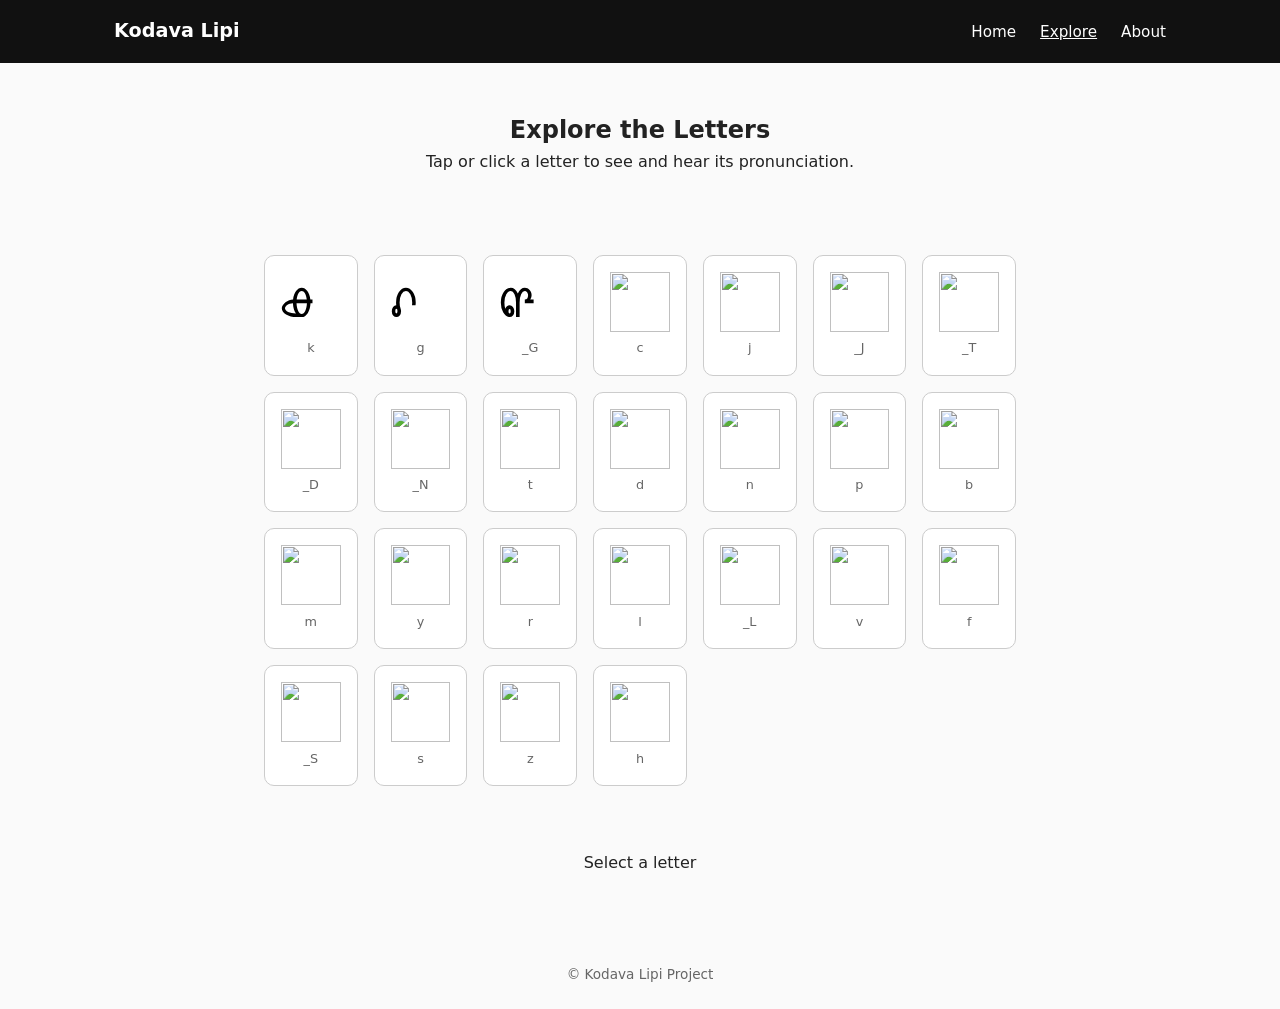
==== explore.html @ 703e342e "update" ====
<!DOCTYPE html>
<html lang="en">
<head>
  <meta charset="UTF-8">
  <meta name="viewport" content="width=device-width, initial-scale=1.0">
  <title>Explore Kodava Lipi</title>

  <link rel="stylesheet" href="assets/css/main.css">
</head>

<body>

<header class="site-header">
  <nav class="nav">
    <div class="logo">Kodava Lipi</div>
    <ul class="nav-links">
      <li><a href="index.html">Home</a></li>
      <li><a href="explore.html" class="active">Explore</a></li>
      <li><a href="about.html">About</a></li>
    </ul>
  </nav>
</header>

<main>

  <section class="explore-hero">
    <h1>Explore the Letters</h1>
    <p>Tap or click a letter to see and hear its pronunciation.</p>
  </section>

  <section class="glyph-grid">

    <!-- Row 1 -->
    <button class="glyph-tile" type="button" data-letter="k" aria-label="k">
      <img src="assets/glyphs/k.svg" alt=""><span class="glyph-label">k</span>
    </button>
    <button class="glyph-tile" type="button" data-letter="g" aria-label="g">
      <img src="assets/glyphs/g.svg" alt=""><span class="glyph-label">g</span>
    </button>
    <button class="glyph-tile" type="button" data-letter="_G" aria-label="_G">
      <img src="assets/glyphs/_G.svg" alt=""><span class="glyph-label">_G</span>
    </button>

    <!-- Row 2 -->
    <button class="glyph-tile" type="button" data-letter="c" aria-label="c">
      <img src="assets/glyphs/c.svg" alt=""><span class="glyph-label">c</span>
    </button>
    <button class="glyph-tile" type="button" data-letter="j" aria-label="j">
      <img src="assets/glyphs/j.svg" alt=""><span class="glyph-label">j</span>
    </button>
    <button class="glyph-tile" type="button" data-letter="_J" aria-label="_J">
      <img src="assets/glyphs/_J.svg" alt=""><span class="glyph-label">_J</span>
    </button>

    <!-- Row 3 -->
    <button class="glyph-tile" type="button" data-letter="_T" aria-label="_T">
      <img src="assets/glyphs/_T.svg" alt=""><span class="glyph-label">_T</span>
    </button>
    <button class="glyph-tile" type="button" data-letter="_D" aria-label="_D">
      <img src="assets/glyphs/_D.svg" alt=""><span class="glyph-label">_D</span>
    </button>
    <button class="glyph-tile" type="button" data-letter="_N" aria-label="_N">
      <img src="assets/glyphs/_N.svg" alt=""><span class="glyph-label">_N</span>
    </button>

    <!-- Row 4 -->
    <button class="glyph-tile" type="button" data-letter="t" aria-label="t">
      <img src="assets/glyphs/t.svg" alt=""><span class="glyph-label">t</span>
    </button>
    <button class="glyph-tile" type="button" data-letter="d" aria-label="d">
      <img src="assets/glyphs/d.svg" alt=""><span class="glyph-label">d</span>
    </button>
    <button class="glyph-tile" type="button" data-letter="n" aria-label="n">
      <img src="assets/glyphs/n.svg" alt=""><span class="glyph-label">n</span>
    </button>

    <!-- Row 5 -->
    <button class="glyph-tile" type="button" data-letter="p" aria-label="p">
      <img src="assets/glyphs/p.svg" alt=""><span class="glyph-label">p</span>
    </button>
    <button class="glyph-tile" type="button" data-letter="b" aria-label="b">
      <img src="assets/glyphs/b.svg" alt=""><span class="glyph-label">b</span>
    </button>
    <button class="glyph-tile" type="button" data-letter="m" aria-label="m">
      <img src="assets/glyphs/m.svg" alt=""><span class="glyph-label">m</span>
    </button>

    <!-- Row 6 -->
    <button class="glyph-tile" type="button" data-letter="y" aria-label="y">
      <img src="assets/glyphs/y.svg" alt=""><span class="glyph-label">y</span>
    </button>
    <button class="glyph-tile" type="button" data-letter="r" aria-label="r">
      <img src="assets/glyphs/r.svg" alt=""><span class="glyph-label">r</span>
    </button>
    <button class="glyph-tile" type="button" data-letter="l" aria-label="l">
      <img src="assets/glyphs/l.svg" alt=""><span class="glyph-label">l</span>
    </button>
    <button class="glyph-tile" type="button" data-letter="_L" aria-label="_L">
      <img src="assets/glyphs/_L.svg" alt=""><span class="glyph-label">_L</span>
    </button>

    <!-- Row 7 -->
    <button class="glyph-tile" type="button" data-letter="v" aria-label="v">
      <img src="assets/glyphs/v.svg" alt=""><span class="glyph-label">v</span>
    </button>
    <button class="glyph-tile" type="button" data-letter="f" aria-label="f">
      <img src="assets/glyphs/f.svg" alt=""><span class="glyph-label">f</span>
    </button>

    <!-- Row 8 -->
    <button class="glyph-tile" type="button" data-letter="_S" aria-label="_S">
      <img src="assets/glyphs/_S.svg" alt=""><span class="glyph-label">_S</span>
    </button>
    <button class="glyph-tile" type="button" data-letter="s" aria-label="s">
      <img src="assets/glyphs/s.svg" alt=""><span class="glyph-label">s</span>
    </button>
    <button class="glyph-tile" type="button" data-letter="z" aria-label="z">
      <img src="assets/glyphs/z.svg" alt=""><span class="glyph-label">z</span>
    </button>
    <button class="glyph-tile" type="button" data-letter="h" aria-label="h">
      <img src="assets/glyphs/h.svg" alt=""><span class="glyph-label">h</span>
    </button>

  </section>

  <section class="glyph-viewer">
    <div id="glyph-display">
      <p>Select a letter</p>
    </div>
  </section>

</main>

<footer class="site-footer">
  <p>© Kodava Lipi Project</p>
</footer>

<script src="assets/js/explore.js"></script>

</body>
</html>
---- assets/css/main.css ----
/* ---------- Reset ---------- */
* {
  margin: 0;
  padding: 0;
  box-sizing: border-box;
}

/* ---------- Base ---------- */
body {
  font-family: system-ui, -apple-system, BlinkMacSystemFont, "Segoe UI",
               Roboto, Oxygen, Ubuntu, Cantarell, sans-serif;
  line-height: 1.6;
  color: #222;
  background: #fafafa;
}

/* ---------- Header & Nav ---------- */
.site-header {
  background: #111;
  color: white;
}

.nav {
  max-width: 1100px;
  margin: 0 auto;
  padding: 1rem 1.5rem;
  display: flex;
  justify-content: space-between;
  align-items: center;
}

.logo {
  font-size: 1.2rem;
  font-weight: 600;
}

.nav-links {
  list-style: none;
  display: flex;
  gap: 1.5rem;
}

.nav-links a {
  color: white;
  text-decoration: none;
  font-size: 0.95rem;
}

.nav-links a:hover {
  text-decoration: underline;
}

/* ---------- Hero ---------- */
.hero {
  min-height: 70vh;
  display: flex;
  flex-direction: column;
  justify-content: center;
  align-items: center;
  text-align: center;
  padding: 2rem;
  background: linear-gradient(135deg, #f5f5f5, #eaeaea);
}

.hero h1 {
  font-size: 3rem;
  letter-spacing: 0.05em;
  margin-bottom: 0.5rem;
}

.tagline {
  font-size: 1.2rem;
  color: #555;
}

/* ---------- Content Sections ---------- */
.content {
  max-width: 800px;
  margin: 4rem auto;
  padding: 0 1.5rem;
}

.content h2 {
  font-size: 1.8rem;
  margin-bottom: 1rem;
}

.content p {
  font-size: 1rem;
  color: #444;
}

.content.alt {
  background: #fff;
  padding: 3rem 1.5rem;
  margin: 0 auto;
}

/* ---------- Call to Action ---------- */
.cta {
  background: #111;
  color: white;
  text-align: center;
  padding: 4rem 1.5rem;
}

.cta h2 {
  font-size: 2rem;
  margin-bottom: 1rem;
}

.cta p {
  margin-bottom: 1.5rem;
  color: #ccc;
}

.button {
  display: inline-block;
  background: white;
  color: #111;
  padding: 0.75rem 1.5rem;
  text-decoration: none;
  font-weight: 600;
  border-radius: 4px;
}

.button:hover {
  background: #ddd;
}

/* ---------- Footer ---------- */
.site-footer {
  text-align: center;
  padding: 1.5rem;
  font-size: 0.85rem;
  color: #666;
}
/* ---------- Explore Page ---------- */

.nav-links a.active {
  text-decoration: underline;
}

/* Hero */
.explore-hero {
  text-align: center;
  padding: 3rem 1.5rem;
}

/* Grid */
.glyph-grid {
  display: grid;
  grid-template-columns: repeat(auto-fit, minmax(90px, 1fr));
  gap: 1rem;
  max-width: 800px;
  margin: 2rem auto;
  padding: 0 1.5rem;
}

/* Button tiles */
.glyph-tile {
  display: flex;
  flex-direction: column;
  align-items: center;
  justify-content: center;

  background: white;
  border: 1px solid #ccc;
  border-radius: 10px;
  padding: 1rem;

  cursor: pointer;
  font: inherit;

  transition: transform 0.12s ease,
              box-shadow 0.12s ease,
              border-color 0.12s ease;
}

.glyph-tile img {
  width: 100%;
  height: 60px;
  object-fit: contain;
  pointer-events: none;
}

.glyph-label {
  margin-top: 0.4rem;
  font-size: 0.8rem;
  color: #666;
}

/* Hover / focus / active */
.glyph-tile:hover,
.glyph-tile:focus-visible {
  transform: translateY(-2px);
  border-color: #111;
  box-shadow: 0 6px 14px rgba(0,0,0,0.15);
  outline: none;
}

.glyph-tile:active {
  transform: translateY(0);
  box-shadow: 0 3px 8px rgba(0,0,0,0.2);
}

/* Selected state */
.glyph-tile.selected {
  border-color: #111;
  box-shadow: 0 0 0 2px #111 inset;
}

/* Viewer */
.glyph-viewer {
  margin: 4rem auto;
  text-align: center;
}

#glyph-display img {
  width: 220px;
  margin-bottom: 1rem;
}
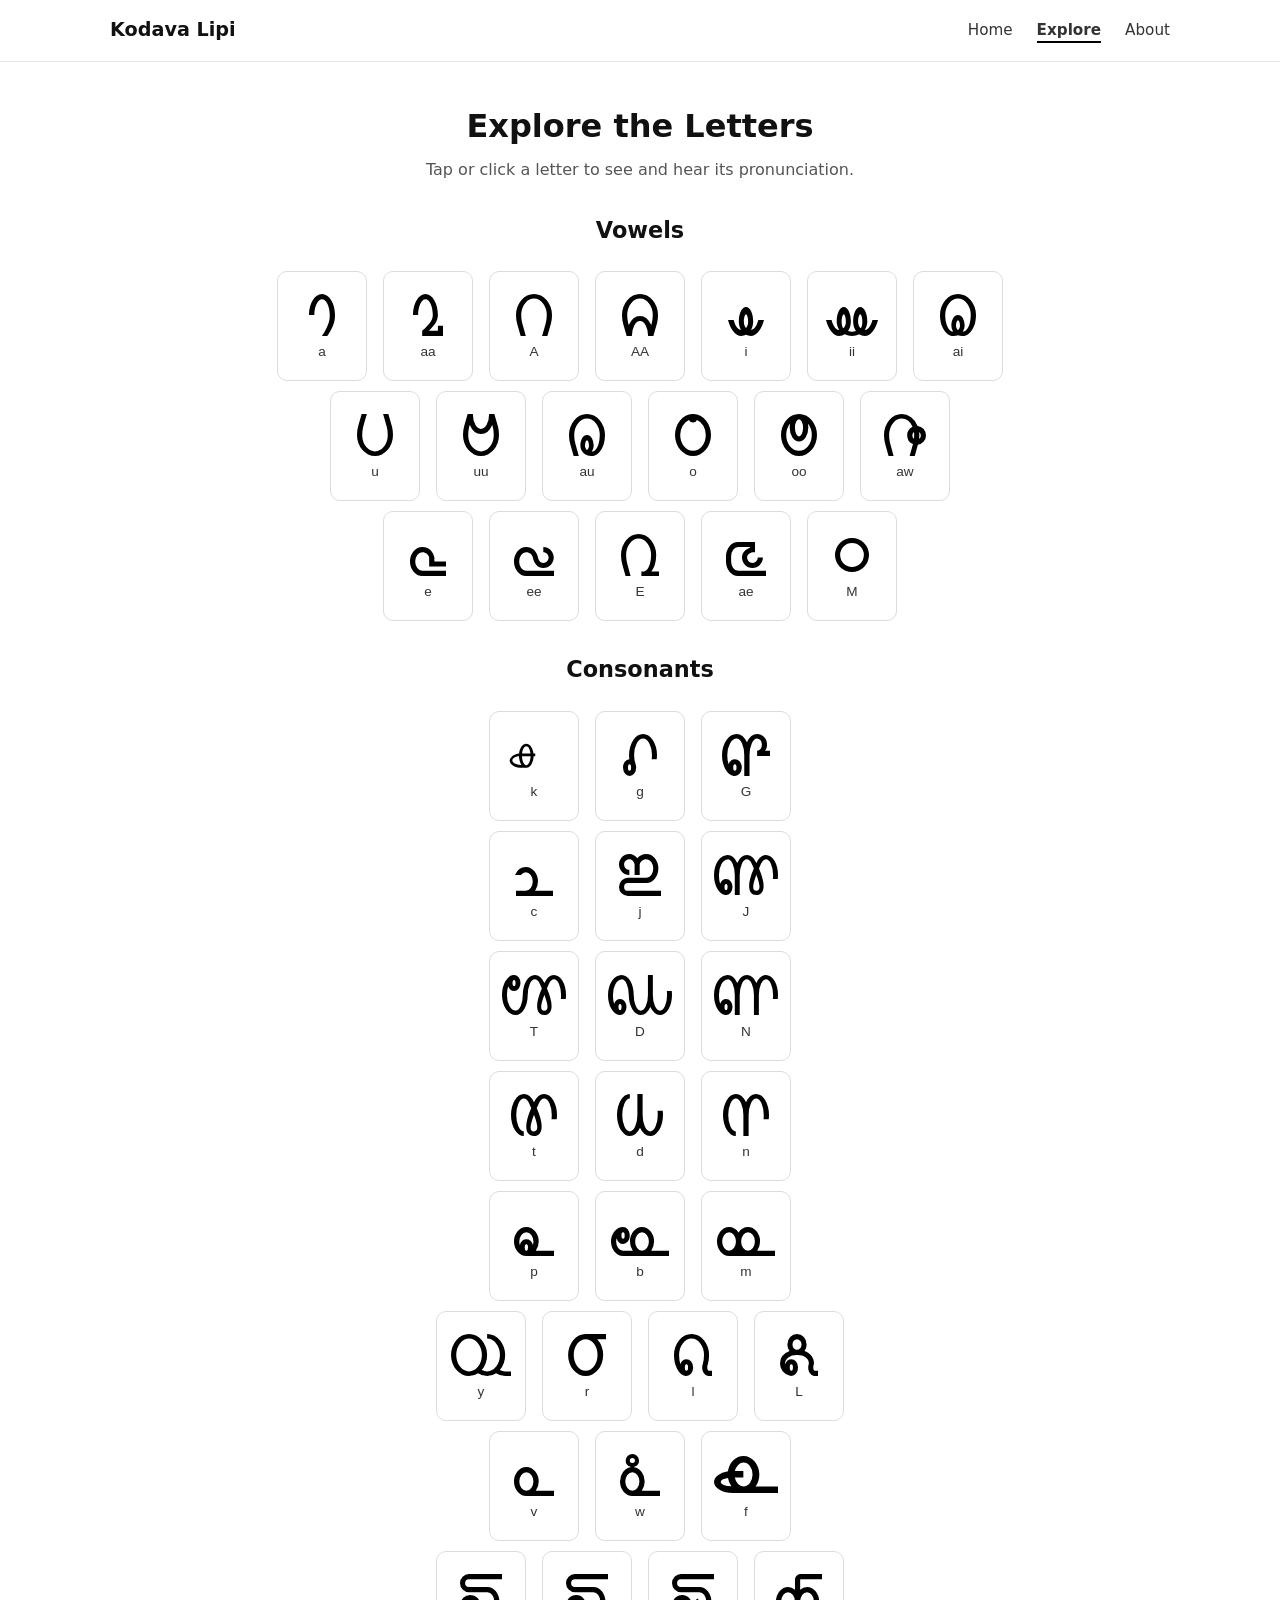
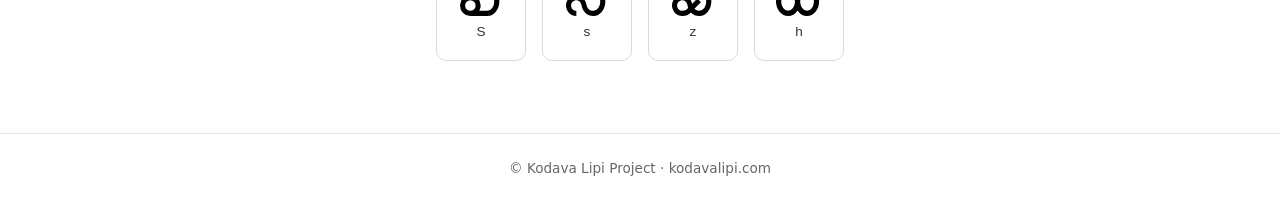
==== commit 691debdf: "Vowels and Consonants updated to live website" ====
--- a/explore.html
+++ b/explore.html
@@ -28,111 +28,108 @@
     <p>Tap or click a letter to see and hear its pronunciation.</p>
   </section>
 
-  <section class="glyph-grid">
+  <!-- ================= VOWELS ================= -->
 
-    <!-- Row 1 -->
-    <button class="glyph-tile" type="button" data-letter="k" aria-label="k">
-      <img src="assets/glyphs/k.svg" alt=""><span class="glyph-label">k</span>
-    </button>
-    <button class="glyph-tile" type="button" data-letter="g" aria-label="g">
-      <img src="assets/glyphs/g.svg" alt=""><span class="glyph-label">g</span>
-    </button>
-    <button class="glyph-tile" type="button" data-letter="_G" aria-label="_G">
-      <img src="assets/glyphs/_G.svg" alt=""><span class="glyph-label">_G</span>
-    </button>
+  <section class="glyph-section">
+    <h2>Vowels</h2>
 
-    <!-- Row 2 -->
-    <button class="glyph-tile" type="button" data-letter="c" aria-label="c">
-      <img src="assets/glyphs/c.svg" alt=""><span class="glyph-label">c</span>
-    </button>
-    <button class="glyph-tile" type="button" data-letter="j" aria-label="j">
-      <img src="assets/glyphs/j.svg" alt=""><span class="glyph-label">j</span>
-    </button>
-    <button class="glyph-tile" type="button" data-letter="_J" aria-label="_J">
-      <img src="assets/glyphs/_J.svg" alt=""><span class="glyph-label">_J</span>
-    </button>
+    <div class="glyph-rows">
 
-    <!-- Row 3 -->
-    <button class="glyph-tile" type="button" data-letter="_T" aria-label="_T">
-      <img src="assets/glyphs/_T.svg" alt=""><span class="glyph-label">_T</span>
-    </button>
-    <button class="glyph-tile" type="button" data-letter="_D" aria-label="_D">
-      <img src="assets/glyphs/_D.svg" alt=""><span class="glyph-label">_D</span>
-    </button>
-    <button class="glyph-tile" type="button" data-letter="_N" aria-label="_N">
-      <img src="assets/glyphs/_N.svg" alt=""><span class="glyph-label">_N</span>
-    </button>
+      <div class="glyph-row">
+        <button class="glyph-tile" data-letter="a"><img src="assets/glyphs/a.svg"><span>a</span></button>
+        <button class="glyph-tile" data-letter="aa"><img src="assets/glyphs/aa.svg"><span>aa</span></button>
+        <button class="glyph-tile" data-letter="_A"><img src="assets/glyphs/_A.svg"><span>A</span></button>
+        <button class="glyph-tile" data-letter="_AA"><img src="assets/glyphs/_AA.svg"><span>AA</span></button>
+        <button class="glyph-tile" data-letter="i"><img src="assets/glyphs/i.svg"><span>i</span></button>
+        <button class="glyph-tile" data-letter="ii"><img src="assets/glyphs/ii.svg"><span>ii</span></button>
+        <button class="glyph-tile" data-letter="ai"><img src="assets/glyphs/ai.svg"><span>ai</span></button>
+      </div>
 
-    <!-- Row 4 -->
-    <button class="glyph-tile" type="button" data-letter="t" aria-label="t">
-      <img src="assets/glyphs/t.svg" alt=""><span class="glyph-label">t</span>
-    </button>
-    <button class="glyph-tile" type="button" data-letter="d" aria-label="d">
-      <img src="assets/glyphs/d.svg" alt=""><span class="glyph-label">d</span>
-    </button>
-    <button class="glyph-tile" type="button" data-letter="n" aria-label="n">
-      <img src="assets/glyphs/n.svg" alt=""><span class="glyph-label">n</span>
-    </button>
+      <div class="glyph-row">
+        <button class="glyph-tile" data-letter="u"><img src="assets/glyphs/u.svg"><span>u</span></button>
+        <button class="glyph-tile" data-letter="uu"><img src="assets/glyphs/uu.svg"><span>uu</span></button>
+        <button class="glyph-tile" data-letter="au"><img src="assets/glyphs/au.svg"><span>au</span></button>
+        <button class="glyph-tile" data-letter="o"><img src="assets/glyphs/o.svg"><span>o</span></button>
+        <button class="glyph-tile" data-letter="oo"><img src="assets/glyphs/oo.svg"><span>oo</span></button>
+        <button class="glyph-tile" data-letter="aw"><img src="assets/glyphs/aw.svg"><span>aw</span></button>
+      </div>
 
-    <!-- Row 5 -->
-    <button class="glyph-tile" type="button" data-letter="p" aria-label="p">
-      <img src="assets/glyphs/p.svg" alt=""><span class="glyph-label">p</span>
-    </button>
-    <button class="glyph-tile" type="button" data-letter="b" aria-label="b">
-      <img src="assets/glyphs/b.svg" alt=""><span class="glyph-label">b</span>
-    </button>
-    <button class="glyph-tile" type="button" data-letter="m" aria-label="m">
-      <img src="assets/glyphs/m.svg" alt=""><span class="glyph-label">m</span>
-    </button>
+      <div class="glyph-row">
+        <button class="glyph-tile" data-letter="e"><img src="assets/glyphs/e.svg"><span>e</span></button>
+        <button class="glyph-tile" data-letter="ee"><img src="assets/glyphs/ee.svg"><span>ee</span></button>
+        <button class="glyph-tile" data-letter="_E"><img src="assets/glyphs/_E.svg"><span>E</span></button>
+        <button class="glyph-tile" data-letter="ae"><img src="assets/glyphs/ae.svg"><span>ae</span></button>
+        <button class="glyph-tile" data-letter="_M"><img src="assets/glyphs/_M.svg"><span>M</span></button>
+      </div>
 
-    <!-- Row 6 -->
-    <button class="glyph-tile" type="button" data-letter="y" aria-label="y">
-      <img src="assets/glyphs/y.svg" alt=""><span class="glyph-label">y</span>
-    </button>
-    <button class="glyph-tile" type="button" data-letter="r" aria-label="r">
-      <img src="assets/glyphs/r.svg" alt=""><span class="glyph-label">r</span>
-    </button>
-    <button class="glyph-tile" type="button" data-letter="l" aria-label="l">
-      <img src="assets/glyphs/l.svg" alt=""><span class="glyph-label">l</span>
-    </button>
-    <button class="glyph-tile" type="button" data-letter="_L" aria-label="_L">
-      <img src="assets/glyphs/_L.svg" alt=""><span class="glyph-label">_L</span>
-    </button>
-
-    <!-- Row 7 -->
-    <button class="glyph-tile" type="button" data-letter="v" aria-label="v">
-      <img src="assets/glyphs/v.svg" alt=""><span class="glyph-label">v</span>
-    </button>
-    <button class="glyph-tile" type="button" data-letter="f" aria-label="f">
-      <img src="assets/glyphs/f.svg" alt=""><span class="glyph-label">f</span>
-    </button>
-
-    <!-- Row 8 -->
-    <button class="glyph-tile" type="button" data-letter="_S" aria-label="_S">
-      <img src="assets/glyphs/_S.svg" alt=""><span class="glyph-label">_S</span>
-    </button>
-    <button class="glyph-tile" type="button" data-letter="s" aria-label="s">
-      <img src="assets/glyphs/s.svg" alt=""><span class="glyph-label">s</span>
-    </button>
-    <button class="glyph-tile" type="button" data-letter="z" aria-label="z">
-      <img src="assets/glyphs/z.svg" alt=""><span class="glyph-label">z</span>
-    </button>
-    <button class="glyph-tile" type="button" data-letter="h" aria-label="h">
-      <img src="assets/glyphs/h.svg" alt=""><span class="glyph-label">h</span>
-    </button>
-
+    </div>
   </section>
 
-  <section class="glyph-viewer">
-    <div id="glyph-display">
-      <p>Select a letter</p>
+  <!-- ================= CONSONANTS ================= -->
+
+  <section class="glyph-section">
+    <h2>Consonants</h2>
+
+    <div class="glyph-rows">
+
+      <div class="glyph-row">
+        <button class="glyph-tile" data-letter="k"><img src="assets/glyphs/k.svg"><span>k</span></button>
+        <button class="glyph-tile" data-letter="g"><img src="assets/glyphs/g.svg"><span>g</span></button>
+        <button class="glyph-tile" data-letter="_G"><img src="assets/glyphs/_G.svg"><span>G</span></button>
+      </div>
+
+      <div class="glyph-row">
+        <button class="glyph-tile" data-letter="c"><img src="assets/glyphs/c.svg"><span>c</span></button>
+        <button class="glyph-tile" data-letter="j"><img src="assets/glyphs/j.svg"><span>j</span></button>
+        <button class="glyph-tile" data-letter="_J"><img src="assets/glyphs/_J.svg"><span>J</span></button>
+      </div>
+
+      <div class="glyph-row">
+        <button class="glyph-tile" data-letter="_T"><img src="assets/glyphs/_T.svg"><span>T</span></button>
+        <button class="glyph-tile" data-letter="_D"><img src="assets/glyphs/_D.svg"><span>D</span></button>
+        <button class="glyph-tile" data-letter="_N"><img src="assets/glyphs/_N.svg"><span>N</span></button>
+      </div>
+
+      <div class="glyph-row">
+        <button class="glyph-tile" data-letter="t"><img src="assets/glyphs/t.svg"><span>t</span></button>
+        <button class="glyph-tile" data-letter="d"><img src="assets/glyphs/d.svg"><span>d</span></button>
+        <button class="glyph-tile" data-letter="n"><img src="assets/glyphs/n.svg"><span>n</span></button>
+      </div>
+
+      <div class="glyph-row">
+        <button class="glyph-tile" data-letter="p"><img src="assets/glyphs/p.svg"><span>p</span></button>
+        <button class="glyph-tile" data-letter="b"><img src="assets/glyphs/b.svg"><span>b</span></button>
+        <button class="glyph-tile" data-letter="m"><img src="assets/glyphs/m.svg"><span>m</span></button>
+      </div>
+
+      <div class="glyph-row">
+        <button class="glyph-tile" data-letter="y"><img src="assets/glyphs/y.svg"><span>y</span></button>
+        <button class="glyph-tile" data-letter="r"><img src="assets/glyphs/r.svg"><span>r</span></button>
+        <button class="glyph-tile" data-letter="l"><img src="assets/glyphs/l.svg"><span>l</span></button>
+        <button class="glyph-tile" data-letter="_L"><img src="assets/glyphs/_L.svg"><span>L</span></button>
+      </div>
+
+      <!-- ✅ FIXED ROW -->
+      <div class="glyph-row">
+        <button class="glyph-tile" data-letter="v"><img src="assets/glyphs/v.svg"><span>v</span></button>
+        <button class="glyph-tile" data-letter="w"><img src="assets/glyphs/w.svg"><span>w</span></button>
+        <button class="glyph-tile" data-letter="f"><img src="assets/glyphs/f.svg"><span>f</span></button>
+      </div>
+
+      <div class="glyph-row">
+        <button class="glyph-tile" data-letter="_S"><img src="assets/glyphs/_S.svg"><span>S</span></button>
+        <button class="glyph-tile" data-letter="s"><img src="assets/glyphs/s.svg"><span>s</span></button>
+        <button class="glyph-tile" data-letter="z"><img src="assets/glyphs/z.svg"><span>z</span></button>
+        <button class="glyph-tile" data-letter="h"><img src="assets/glyphs/h.svg"><span>h</span></button>
+      </div>
+
     </div>
   </section>
 
 </main>
 
 <footer class="site-footer">
-  <p>© Kodava Lipi Project</p>
+  <p>© Kodava Lipi Project · kodavalipi.com</p>
 </footer>
 
 <script src="assets/js/explore.js"></script>
--- a/assets/css/main.css
+++ b/assets/css/main.css
@@ -1,37 +1,52 @@
-/* ---------- Reset ---------- */
+/* ===============================
+   Global Reset & Base Styles
+   =============================== */
+
 * {
+  box-sizing: border-box;
   margin: 0;
   padding: 0;
-  box-sizing: border-box;
 }
 
-/* ---------- Base ---------- */
 body {
-  font-family: system-ui, -apple-system, BlinkMacSystemFont, "Segoe UI",
-               Roboto, Oxygen, Ubuntu, Cantarell, sans-serif;
-  line-height: 1.6;
-  color: #222;
-  background: #fafafa;
+  font-family: system-ui, -apple-system, BlinkMacSystemFont, "Segoe UI", Roboto, sans-serif;
+  color: #111;
+  background-color: #ffffff;
+  line-height: 1.5;
 }
 
-/* ---------- Header & Nav ---------- */
+img {
+  display: block;
+  max-width: 100%;
+  height: auto;
+}
+
+a {
+  color: inherit;
+  text-decoration: none;
+}
+
+/* ===============================
+   Header & Navigation
+   =============================== */
+
 .site-header {
-  background: #111;
-  color: white;
+  border-bottom: 1px solid #e6e6e6;
+  background: #fff;
 }
 
 .nav {
   max-width: 1100px;
   margin: 0 auto;
-  padding: 1rem 1.5rem;
+  padding: 1rem 1.25rem;
   display: flex;
+  align-items: center;
   justify-content: space-between;
-  align-items: center;
 }
 
 .logo {
+  font-weight: 700;
   font-size: 1.2rem;
-  font-weight: 600;
 }
 
 .nav-links {
@@ -41,182 +56,122 @@
 }
 
 .nav-links a {
-  color: white;
-  text-decoration: none;
   font-size: 0.95rem;
+  color: #333;
 }
 
-.nav-links a:hover {
-  text-decoration: underline;
+.nav-links a.active {
+  font-weight: 600;
+  border-bottom: 2px solid #000;
+  padding-bottom: 2px;
 }
 
-/* ---------- Hero ---------- */
-.hero {
-  min-height: 70vh;
-  display: flex;
-  flex-direction: column;
-  justify-content: center;
-  align-items: center;
-  text-align: center;
-  padding: 2rem;
-  background: linear-gradient(135deg, #f5f5f5, #eaeaea);
+/* ===============================
+   Main Layout
+   =============================== */
+
+main {
+  max-width: 1100px;
+  margin: 0 auto;
+  padding: 2.5rem 1.25rem;
+  text-align: center; /* ✅ CENTER EVERYTHING */
 }
 
-.hero h1 {
-  font-size: 3rem;
-  letter-spacing: 0.05em;
+/* ===============================
+   Explore Hero
+   =============================== */
+
+.explore-hero {
+  margin-bottom: 2rem;
+}
+
+.explore-hero h1 {
+  font-size: 2rem;
   margin-bottom: 0.5rem;
 }
 
-.tagline {
-  font-size: 1.2rem;
+.explore-hero p {
   color: #555;
+  max-width: 600px;
+  margin: 0 auto; /* ✅ CENTER TEXT BLOCK */
 }
 
-/* ---------- Content Sections ---------- */
-.content {
-  max-width: 800px;
-  margin: 4rem auto;
-  padding: 0 1.5rem;
+/* ===============================
+   Glyph Sections
+   =============================== */
+
+.glyph-section {
+  margin-bottom: 2rem;
 }
 
-.content h2 {
-  font-size: 1.8rem;
-  margin-bottom: 1rem;
+.glyph-section h2 {
+  font-size: 1.4rem;
+  margin-bottom: 1.5rem;
 }
 
-.content p {
-  font-size: 1rem;
-  color: #444;
+/* ===============================
+   Glyph Rows
+   =============================== */
+
+.glyph-rows {
+  display: flex;
+  flex-direction: column;
+  gap: 10px;
+  align-items: center; /* ✅ CENTER ROW GROUP */
 }
 
-.content.alt {
-  background: #fff;
-  padding: 3rem 1.5rem;
-  margin: 0 auto;
+.glyph-row {
+  display: flex;
+  gap: 1rem;
+  flex-wrap: nowrap;
+  justify-content: center; /* ✅ CENTER ROW CONTENT */
 }
 
-/* ---------- Call to Action ---------- */
-.cta {
-  background: #111;
-  color: white;
-  text-align: center;
-  padding: 4rem 1.5rem;
-}
+/* ===============================
+   Glyph Tiles
+   =============================== */
 
-.cta h2 {
-  font-size: 2rem;
-  margin-bottom: 1rem;
-}
+.glyph-tile {
+  width: 90px;
+  height: 110px;
+  padding: 0.75rem;
+  border: 1px solid #dcdcdc;
+  border-radius: 10px;
+  background: #fff;
+  cursor: pointer;
 
-.cta p {
-  margin-bottom: 1.5rem;
-  color: #ccc;
-}
-
-.button {
-  display: inline-block;
-  background: white;
-  color: #111;
-  padding: 0.75rem 1.5rem;
-  text-decoration: none;
-  font-weight: 600;
-  border-radius: 4px;
-}
-
-.button:hover {
-  background: #ddd;
-}
-
-/* ---------- Footer ---------- */
-.site-footer {
-  text-align: center;
-  padding: 1.5rem;
-  font-size: 0.85rem;
-  color: #666;
-}
-/* ---------- Explore Page ---------- */
-
-.nav-links a.active {
-  text-decoration: underline;
-}
-
-/* Hero */
-.explore-hero {
-  text-align: center;
-  padding: 3rem 1.5rem;
-}
-
-/* Grid */
-.glyph-grid {
-  display: grid;
-  grid-template-columns: repeat(auto-fit, minmax(90px, 1fr));
-  gap: 1rem;
-  max-width: 800px;
-  margin: 2rem auto;
-  padding: 0 1.5rem;
-}
-
-/* Button tiles */
-.glyph-tile {
   display: flex;
   flex-direction: column;
   align-items: center;
   justify-content: center;
 
-  background: white;
-  border: 1px solid #ccc;
-  border-radius: 10px;
-  padding: 1rem;
+  transition: transform 0.15s ease, box-shadow 0.15s ease;
+}
 
-  cursor: pointer;
-  font: inherit;
-
-  transition: transform 0.12s ease,
-              box-shadow 0.12s ease,
-              border-color 0.12s ease;
+.glyph-tile:hover {
+  transform: translateY(-2px);
+  box-shadow: 0 4px 10px rgba(0,0,0,0.08);
 }
 
 .glyph-tile img {
-  width: 100%;
-  height: 60px;
+  height: 42px;
   object-fit: contain;
-  pointer-events: none;
 }
 
-.glyph-label {
-  margin-top: 0.4rem;
-  font-size: 0.8rem;
+.glyph-tile span {
+  margin-top: 0.5rem;
+  font-size: 0.85rem;
+  color: #333;
+}
+
+/* ===============================
+   Footer
+   =============================== */
+
+.site-footer {
+  border-top: 1px solid #e6e6e6;
+  padding: 1.5rem 1.25rem;
+  text-align: center;
+  font-size: 0.85rem;
   color: #666;
 }
-
-/* Hover / focus / active */
-.glyph-tile:hover,
-.glyph-tile:focus-visible {
-  transform: translateY(-2px);
-  border-color: #111;
-  box-shadow: 0 6px 14px rgba(0,0,0,0.15);
-  outline: none;
-}
-
-.glyph-tile:active {
-  transform: translateY(0);
-  box-shadow: 0 3px 8px rgba(0,0,0,0.2);
-}
-
-/* Selected state */
-.glyph-tile.selected {
-  border-color: #111;
-  box-shadow: 0 0 0 2px #111 inset;
-}
-
-/* Viewer */
-.glyph-viewer {
-  margin: 4rem auto;
-  text-align: center;
-}
-
-#glyph-display img {
-  width: 220px;
-  margin-bottom: 1rem;
-}
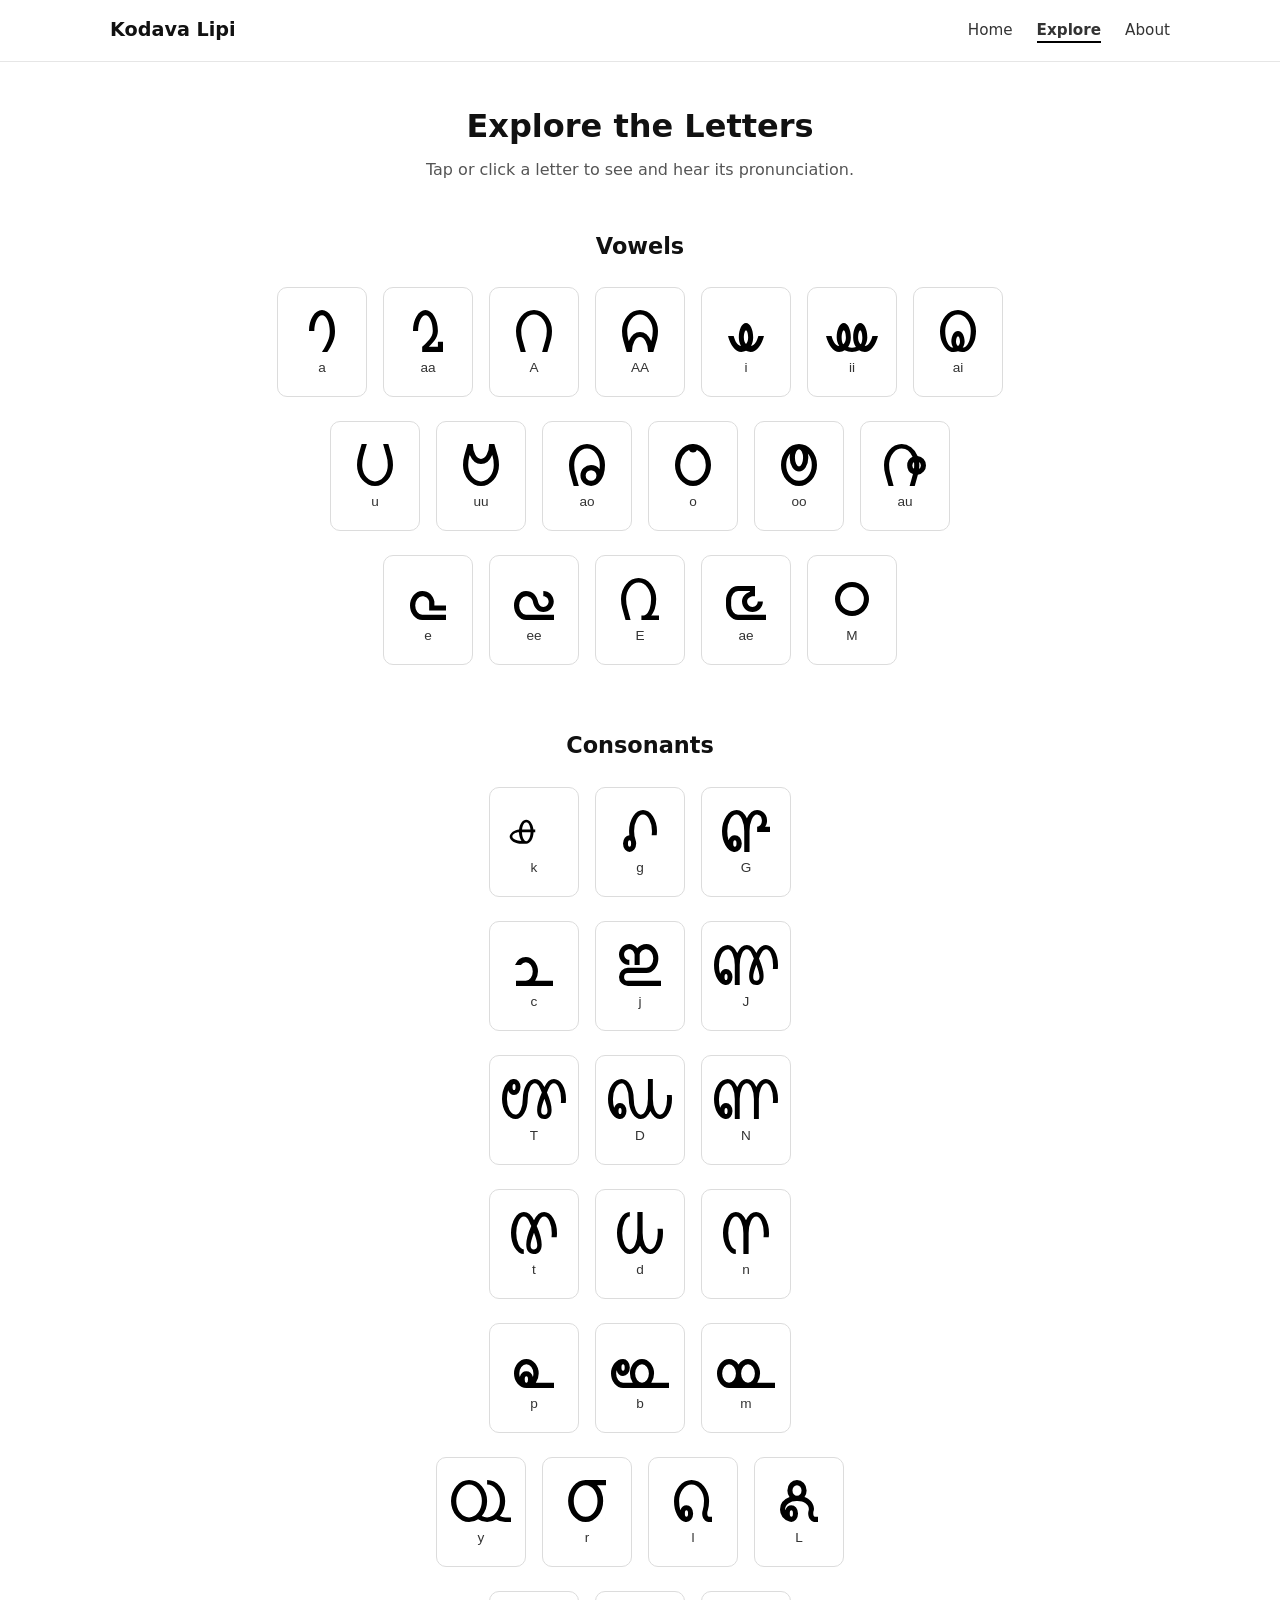
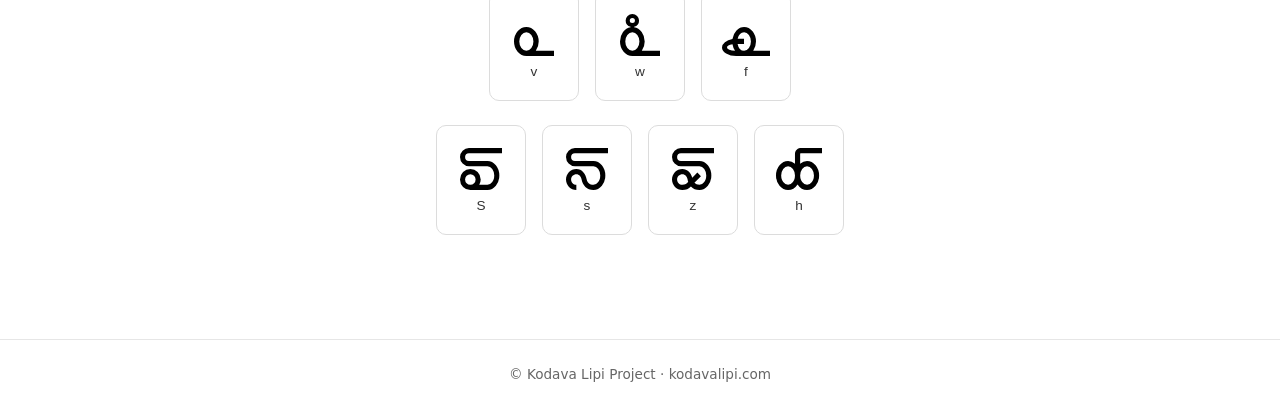
==== commit 38fa89b7: "ao and au change" ====
--- a/explore.html
+++ b/explore.html
@@ -48,10 +48,10 @@
       <div class="glyph-row">
         <button class="glyph-tile" data-letter="u"><img src="assets/glyphs/u.svg"><span>u</span></button>
         <button class="glyph-tile" data-letter="uu"><img src="assets/glyphs/uu.svg"><span>uu</span></button>
-        <button class="glyph-tile" data-letter="au"><img src="assets/glyphs/au.svg"><span>au</span></button>
+        <button class="glyph-tile" data-letter="ao"><img src="assets/glyphs/ao.svg"><span>ao</span></button>
         <button class="glyph-tile" data-letter="o"><img src="assets/glyphs/o.svg"><span>o</span></button>
         <button class="glyph-tile" data-letter="oo"><img src="assets/glyphs/oo.svg"><span>oo</span></button>
-        <button class="glyph-tile" data-letter="aw"><img src="assets/glyphs/aw.svg"><span>aw</span></button>
+        <button class="glyph-tile" data-letter="au"><img src="assets/glyphs/au.svg"><span>au</span></button>
       </div>
 
       <div class="glyph-row">
--- a/assets/css/main.css
+++ b/assets/css/main.css
@@ -74,15 +74,101 @@
   max-width: 1100px;
   margin: 0 auto;
   padding: 2.5rem 1.25rem;
-  text-align: center; /* ✅ CENTER EVERYTHING */
-}
-
-/* ===============================
-   Explore Hero
+}
+
+/* ===============================
+   HERO (INDEX PAGE)
+   =============================== */
+
+.hero {
+  min-height: 70vh;
+  display: flex;
+  flex-direction: column;
+  justify-content: center;
+  align-items: center;
+  text-align: center;
+  padding: 2rem;
+  background: linear-gradient(135deg, #f5f5f5, #eaeaea);
+}
+
+.hero h1 {
+  font-size: 3rem;
+  letter-spacing: 0.05em;
+  margin-bottom: 0.5rem;
+}
+
+.tagline {
+  font-size: 1.2rem;
+  color: #555;
+}
+
+/* ===============================
+   Content Sections (INDEX)
+   =============================== */
+
+.content {
+  max-width: 800px;
+  margin: 4rem auto;
+  padding: 0 1.5rem;
+}
+
+.content h2 {
+  font-size: 1.8rem;
+  margin-bottom: 1rem;
+}
+
+.content p {
+  font-size: 1rem;
+  color: #444;
+}
+
+.content.alt {
+  background: #fff;
+  padding: 3rem 1.5rem;
+  margin: 0 auto;
+}
+
+/* ===============================
+   Call To Action (INDEX)
+   =============================== */
+
+.cta {
+  background: #111;
+  color: white;
+  text-align: center;
+  padding: 4rem 1.5rem;
+}
+
+.cta h2 {
+  font-size: 2rem;
+  margin-bottom: 1rem;
+}
+
+.cta p {
+  margin-bottom: 1.5rem;
+  color: #ccc;
+}
+
+.button {
+  display: inline-block;
+  background: white;
+  color: #111;
+  padding: 0.75rem 1.5rem;
+  font-weight: 600;
+  border-radius: 4px;
+}
+
+.button:hover {
+  background: #ddd;
+}
+
+/* ===============================
+   Explore Hero (EXPLORE PAGE)
    =============================== */
 
 .explore-hero {
-  margin-bottom: 2rem;
+  margin-bottom: 3rem;
+  text-align: center;
 }
 
 .explore-hero h1 {
@@ -93,7 +179,7 @@
 .explore-hero p {
   color: #555;
   max-width: 600px;
-  margin: 0 auto; /* ✅ CENTER TEXT BLOCK */
+  margin: 0 auto;
 }
 
 /* ===============================
@@ -101,12 +187,13 @@
    =============================== */
 
 .glyph-section {
-  margin-bottom: 2rem;
+  margin-bottom: 4rem;
 }
 
 .glyph-section h2 {
   font-size: 1.4rem;
   margin-bottom: 1.5rem;
+  text-align: center;
 }
 
 /* ===============================
@@ -116,15 +203,15 @@
 .glyph-rows {
   display: flex;
   flex-direction: column;
-  gap: 10px;
-  align-items: center; /* ✅ CENTER ROW GROUP */
+  gap: 1.5rem;
+  align-items: center;
 }
 
 .glyph-row {
   display: flex;
   gap: 1rem;
   flex-wrap: nowrap;
-  justify-content: center; /* ✅ CENTER ROW CONTENT */
+  justify-content: center;
 }
 
 /* ===============================
@@ -154,6 +241,7 @@
 }
 
 .glyph-tile img {
+  /*width: 42px;*/
   height: 42px;
   object-fit: contain;
 }
@@ -175,3 +263,39 @@
   font-size: 0.85rem;
   color: #666;
 }
+
+/* ===============================
+   Mobile Fixes
+   =============================== */
+
+@media (max-width: 768px) {
+
+  main {
+    padding: 2rem 1rem;
+  }
+
+  .hero h1 {
+    font-size: 2.2rem;
+  }
+
+  .glyph-row {
+    flex-wrap: wrap;
+  }
+
+  .glyph-tile {
+    width: 80px;
+    height: 100px;
+  }
+
+  .glyph-section h2 {
+    text-align: left;
+  }
+}
+
+@media (max-width: 420px) {
+
+  .glyph-tile {
+    width: 72px;
+    height: 96px;
+  }
+}
